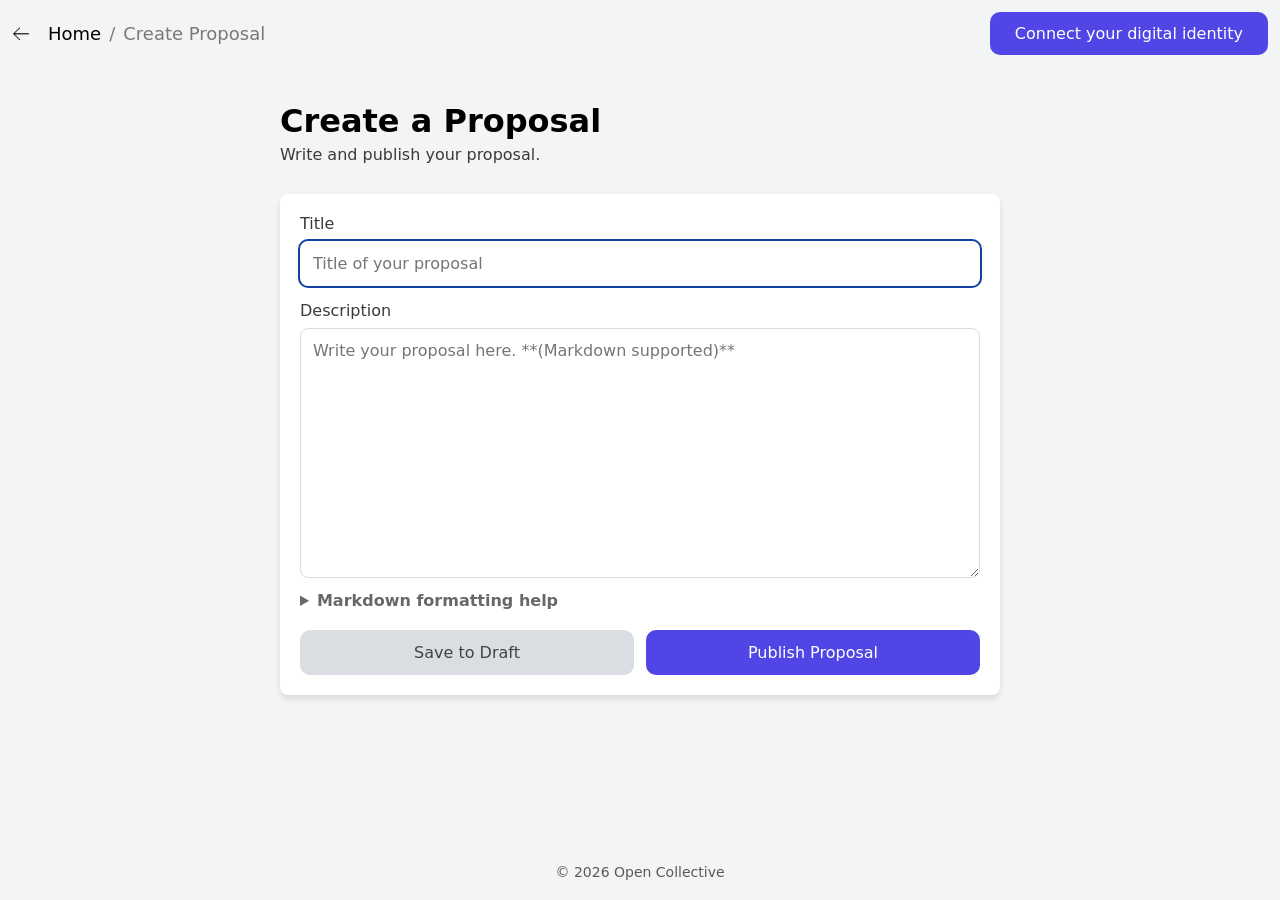
==== create/index.html @ 36997ce9 "Add all project files for Proposals app" ====
<!DOCTYPE html>
<html lang="en">
  <head>
    <meta charset="UTF-8" />
    <meta name="viewport" content="width=device-width, initial-scale=1.0" />
    <title>Create Proposal - Open Collective</title>
    <meta
      name="description"
      content="Create a new proposal for Open Collective. Write, draft or publish your ideas for community governance."
    />
    <meta property="og:title" content="Create Proposal - Open Collective" />
    <meta
      property="og:description"
      content="Create a new proposal for Open Collective. Write, draft or publish your ideas for community governance."
    />
    <meta property="og:image" content="./images/opencollective.svg" />
    <link rel="icon" type="image/svg+xml" href="/images/opencollective.svg" />
    <link rel="stylesheet" type="text/css" href="/styles/global.css" />
    <link rel="stylesheet" type="text/css" href="/styles/create.css" />
  </head>
  <body>
    <div class="wrapper">
      <div>
        <header>
          <div class="header-navigation py-md">
            <div class="breadcrumb-nav">
              <div class="breadcrumb-item back-btn" onclick="history.back()">🡠</div>
              <div class="breadcrumb-item"><a href="/">Home</a></div>
              <div class="breadcrumb-item separator">/</div>
              <span class="breadcrumb-item current">Create Proposal</span>
            </div>
            
            <div class="login-content flex gap-lg">
              <div id="btn-login" class="btn btn-primary">
                Connect your digital identity
              </div>
            </div>
          </div>
        </header>

        <div class="container grid gap-lg">
          <div class="grid gap-2xl py-lg">
            <div class="grid gap-xs">
              <h1 class="title">Create a Proposal</h1>
              <p class="heading-intro">Write and publish your proposal.</p>
            </div>
            
            <form id="create-proposal" class="create-form">
              <div class="grid gap-sm">
                <label for="title">Title</label>
                <input type="text" id="title" class="form-input" placeholder="Title of your proposal" required autofocus/>
              </div>
              
              <div class="grid gap-sm">
                <label for="description">Description</label>
                <textarea id="description" class="form-textarea" placeholder="Write your proposal here. **(Markdown supported)**" required></textarea>
                <details>
                  <summary>Markdown formatting help</summary>
                  <div class="markdown-help">
                    <span class="markdown-item">## Heading 2</span>
                    <span class="markdown-item">### Heading 3</span>
                    <span class="markdown-item">#### Heading 4</span>
                    <span class="markdown-item">##### Heading 5</span>
                    <span class="markdown-item">###### Heading 6</span>
                    <span class="markdown-item">**Bold text**</span>
                    <span class="markdown-item">*Italic text*</span>
                    <span class="markdown-item">~~Strikethrough~~</span>
                    <span class="markdown-item">[Link text](url)</span>
                    <span class="markdown-item">`Inline code`</span>
                    <span class="markdown-item">```Code block```</span>
                    <span class="markdown-item">![Image alt](url)</span>
                    <span class="markdown-item">> Blockquote</span>
                    <span class="markdown-item">- Unordered list</span>
                    <span class="markdown-item">1. Ordered list</span>
                    <span class="markdown-item">---</span>
                  </div>
                </details>
              </div>

              <div class="buttons-container grid gap-md">
                <button class="btn btn-secondary" type="button" id="draft">Save to Draft</button>
                <button class="btn btn-primary" type="button" id="publish">Publish Proposal</button>
              </div>
            </form>
          </div>
        </div>
      </div>

      <footer class="container content-container">
        <div>© <script>document.write(new Date().getFullYear())</script> Open Collective</div>
      </footer>
    </div>
    <script src="/scripts/connect-relays.js"></script>
    <script src="/scripts/login.js" type="module"></script>
    <script src="/scripts/create-proposal.js" type="module"></script>
  </body>
</html>
---- styles/global.css ----
:root {
  /* Base color values */
  --primary: #4F46E5;
  --primary-light: #60a5fa;

  --primary-900: #0C2D66;
  --primary-800: #1041A3;
  --primary-700: #1153D6;
  --primary-600: #1869F5;
  --primary-500: #297EFF;
  --primary-400: #5CA3FF;
  --primary-300: #8FC7FF;
  --primary-200: #C2E2FF;
  --primary-100: #E5F3FF;
  --primary-50: #F5FAFF;
  --rose-500: #f43f5e;
  --rose-700: #be123c;

  --red-default: #e66465;
  --white: #fff;
  --white-2: #ECEEF1;
  --white-3: #DADDE2;
  --white-4: #C8CBD0;
  --black: #000000;
  --black-2: #3A3A3A;
  --black-3: #434343;
  --black-4: #595959;
  --gray: #BFC2C7;
  --gray-2: #4A4D52;

  /* Aliases (used in UI) */
  --primary-color: var(--primary);
  --red-default-color: var(--red-default);

  --white-color: var(--white);
  --white-color-2: var(--white-2);
  --white-color-3: var(--white-3);
  --white-color-4: var(--white-4);
  --black-color: var(--black);
  --black-color-2: var(--black-2);
  --black-color-3: var(--black-3);
  --black-color-4: var(--black-4);
  --gray-color: var(--gray);

  --space-xxs: clamp(0.125rem, 0.063rem + 0.25vw, 0.188rem); /* 2px to 3px */
  --space-xs: clamp(0.188rem, 0.125rem + 0.313vw, 0.313rem); /* 3px to 5px */
  --space-sm: clamp(0.313rem, 0.125rem + 0.469vw, 0.5rem); /* 5px to 8px */
  --space-md: clamp(0.5rem, 0.25rem + 0.625vw, 0.75rem); /* 8px to 12px */
  --space-lg: clamp(0.625rem, 0.313rem + 0.781vw, 0.938rem); /* 10px to 15px */
  --space-2lg: clamp(0.938rem, 0.625rem + 0.938vw, 1.25rem); /* 15px to 20px */
  --space-xl: clamp(0.938rem, 0.313rem + 1.563vw, 1.563rem); /* 15px to 25px */
  --space-2xl: clamp(1.25rem, 0.625rem + 1.563vw, 1.875rem); /* 20px to 30px */
  --space-3xl: clamp(1.563rem, 0.938rem + 1.563vw, 2.188rem); /* 25px to 35px */
  --space-4xl: clamp(1.875rem, 1.25rem + 1.563vw, 2.5rem); /* 30px to 40px */

  --text-xxs: clamp(0.5rem, 0.375rem + 0.313vw, 0.625rem); /* 8px to 10px */
  --text-xs: clamp(0.625rem, 0.5rem + 0.313vw, 0.75rem); /* 10px to 12px */
  --text-sm: clamp(0.75rem, 0.625rem + 0.313vw, 0.875rem); /* 12px to 14px */
  --text-md: clamp(0.875rem, 0.75rem + 0.313vw, 1rem); /* 14px to 16px */
  --text-lg: clamp(1rem, 0.875rem + 0.313vw, 1.125rem); /* 16px to 18px */
  --text-xl: clamp(1.125rem, 1rem + 0.313vw, 1.25rem); /* 18px to 20px */
  --text-2xl: clamp(1.25rem, 1.125rem + 0.313vw, 1.5rem); /* 20px to 24px */
  --text-3xl: clamp(1.5rem, 1rem + 1.25vw, 2rem); /* 24px to 32px */
  --text-4xl: clamp(1.75rem, 1.25rem + 1.25vw, 2.25rem); /* 28px to 36px */ 
  
  --border-color: var(--white-3);
  --border-radius: 0.5rem;
  --border-radius-sm: 0.25rem;
  --shadow: 0 4px 6px rgba(0, 0, 0, 0.1);
  --shadow-md: 0 4px 12px rgba(0, 0, 0, 0.15);
  --body-background: #F3F4F6;
}

/* Dark mode styles */
@media (prefers-color-scheme: dark) {
  :root {
    --primary-color: var(--primary-400);
    --red-default-color: var(--red-default);

    --white-color: var(--black);
    --white-color-2: var(--black-2);
    --white-color-3: var(--black-3);
    --white-color-4: var(--black-4);
    --black-color: var(--white);
    --black-color-2: var(--white-2);
    --black-color-3: var(--white-3);
    --black-color-4: var(--white-4);
    --gray-color: var(--gray-2);
    --border-color: var(--black-3);

    --body-background: var(--gray-color);
  }
  .brand-logo {
    filter: invert(1);
  }
  button {
    background-color: var(--black-3);
    color: var(--white-3);
    border: 1px solid var(--border-color);
  }
}
* {
  margin: 0;
  padding: 0;
  box-sizing: border-box;
  outline: none;
  border: none;
  font-family: ui-sans-serif, system-ui, -apple-system, BlinkMacSystemFont,
    "Segoe UI", Roboto, "Helvetica Neue", Arial;  
}
@font-face {
  font-family: "Baskerville";
  font-style: normal;
  font-display: swap;
  src: url("/fonts/Baskerville.woff2") format("woff2");
}
@font-face {
  font-family: "SignPainter";
  font-style: normal;
  font-display: swap;
  src: url("/fonts/SignPainter.woff2") format("woff2");
}
html {
  height: 100%;
  background-color: var(--body-background);
  scroll-behavior: smooth;
}
body {
  width: 100%;
  height: 100%;
  min-height: 100vh;
  padding: 0;
  margin: 0 auto;
  color: var(--black-color);
  background-color: var(--body-background);
  font-family: ui-sans-serif, system-ui, -apple-system, BlinkMacSystemFont,
    "Segoe UI", Roboto, "Helvetica Neue", Arial;
  overflow-x: hidden;
}
a {
  color: var(--primary-color);
  text-decoration: none;
}
a:hover {
  filter: contrast(90%);
}
h1, h2, h3, h4, h5, h6 {
  font-size: inherit;
  font-weight: normal;
}
.title {
  font-size: var(--text-3xl);
  font-weight: 600;
}
.title-2 {
  font-size: var(--text-2xl);
  font-weight: 700;
}
.title-3 {
  font-size: var(--text-xl);
  font-weight: 500;
}
input, textarea {
  background-color: transparent;
}
input:focus,
textarea:focus {
  outline: 2px solid var(--primary-800);
  border-color: transparent;
}
button {
  font-weight: 500;
  padding: var(--space-md);
  border-radius: var(--border-radius);
  text-align: center;
  cursor: pointer;
}
button:disabled {
  cursor: not-allowed;
}
.hidden {
  display: none !important;
}
.wrapper {
  display: grid;
  align-content: space-between;
  height: 100%;
}
.container  {
  width: 100%;
  max-width: 768px;
  padding: 20px min(24px, 3vw);
  margin: 0 auto;
}
.grid {
  display: grid;
}
.flex {
  display: flex;
}
.flex-col {
  flex-flow: column; 
}
.flex-row {
  flex-flow: row; 
}
.flex-wrap {
  flex-wrap: wrap; 
}
.flex-grow {
  flex-grow: 1;
}
.items-center {
  align-items: center;
}
.justify-center {
  justify-content: center;
}
.justify-between {
  justify-content: space-between;
}
.gap-xxs {
  gap: var(--space-xxs);
}
.gap-xs {
  gap: var(--space-xs);
}
.gap-sm {
  gap: var(--space-sm);
}
.gap-md {
  gap: var(--space-md);
}
.gap-lg {
  gap: var(--space-lg);
}
.gap-xl {
  gap: var(--space-xl);
}
.gap-2xl {
  gap: var(--space-2xl);
}
.gap-3xl {
  gap: var(--space-3xl);
}
.gap-4xl {
  gap: var(--space-4xl);
}
.py-xs {
  padding: var(--space-xs) 0;
}
.py-sm {
  padding: var(--space-sm) 0;
}
.py-md {
  padding: var(--space-md) 0;
}
.py-lg {
  padding: var(--space-lg) 0;
}
.py-xl {
  padding: var(--space-xl) 0;
}
.py-2xl {
  padding: var(--space-2xl) 0;
}
.py-3xl {
  padding: var(--space-3xl) 0;
}
.py-4xl {
  padding: var(--space-4xl) 0;
}
.border-default {
  border: 1px solid var(--border-color);
  border-radius: var(--border-radius);
}
.btn, .btn-sm {
  font-weight: 500;
  text-align: center;
  cursor: pointer;
  border: none;
}
.btn {
  font-size: var(--text-md);
  padding: var(--space-md) var(--space-xl);
  border-radius: 10px;
}
.btn-sm {
  font-size: var(--text-sm);
  padding: var(--space-sm);
  border-radius: var(--border-radius);
}
.btn:hover, .btn-sm:hover {
  filter: contrast(90%);
}
.btn:disabled, .btn-sm:disabled {
  cursor: not-allowed;
  opacity: 0.5;
}
.btn-primary {
  color: var(--white-color);
  background-color: var(--primary-color);
}
.btn-secondary {
  color: var(--black-color-3);
  background-color: var(--white-color-3);
  border: 1px solid var(--border-color);
}
.btn-white-2 {
  color: var(--black-color-2);
  background-color: var(--white-color-2);
}
.seperator-dot {
  color: var(--gray-color);
  margin: 0 var(--space-xxs);
}

/* Breadcrumb */
.header-navigation {
  display: flex;
  flex-direction: column;
  gap: var(--space-xl);
  justify-content: space-between;
  align-items: center;
  padding: var(--space-md) var(--space-md);
}
.breadcrumb-nav {
  order: 2;
  display: flex;
  flex-wrap: wrap;
  align-items: center;
  gap: var(--space-sm);
  font-size: var(--text-sm);
  margin-right: auto;
}
.breadcrumb-item.back-btn {
  margin-right: 10px;
  cursor: pointer;
}
.breadcrumb-item, .breadcrumb-item a {
  font-size: var(--text-lg);
  color: var(--black-color);
  text-decoration: none;
}
.breadcrumb-item.separator, .breadcrumb-item.current {
  opacity: 0.5;
}
.login-content {
  order: 1;
  margin-left: auto;
}
@media (min-width: 640px) {
  .header-navigation {
    flex-direction: row;
  }
  .breadcrumb-nav {
    order: 1;
  }
  .login-content {
    order: 2;
    margin-left: 0;
  }
}
/* ------------------ */

.user-name {
  color: var(--black-color-3);
}

.user-name:hover {
  text-decoration: underline;
}

#btn-logout {
  padding: 2px;
  color: var(--red-default-color);
}
#btn-logout {
  padding: var(--space-xxs);
  font-size: var(--text-lg);
  font-weight: 600;
  cursor: pointer;
}
.user-profile-info {
  width: fit-content;
  display: inline-flex;
  gap: var(--space-lg);
  padding: var(--space-xs) var(--space-md);
  border: 1px solid var(--border-color);
  border-radius: var(--border-radius);
  background: var(--white-color);
}
.user-profile-info .profile {
  display: flex;
  align-items: center;
  gap: var(--space-sm);
}
.user-profile-info img {
  width: var(--text-xl);
  height: var(--text-xl);
  border-radius: 99px;
}
.user-profile-info .profile-name {
  font-size: var(--text-md);
  font-weight: 500;
  color: var(--black-color-2);
}
details summary {
  font-size: var(--text-md);
  color: var(--black-color-3);
  font-weight: 600;
  cursor: pointer;
  user-select: none;
  padding: var(--space-xs) 0;
  transition: margin 250ms ease-out;
  margin: 0;
}
details[open] summary {
  margin-bottom: var(--space-md);
}
details {
  color: var(--black-color-4);
}
footer {
  font-size: var(--text-sm);
  text-align: center;
  color: var(--black-color-4);
}
ol,
ul {
  list-style-position: outside;
  padding-left: var(--space-4xl);
}
ol li,
ul li {
  margin-bottom: var(--space-sm);
}

/* Markdown Styles */

.markdown {
  font-family: system-ui, sans-serif;
  line-height: 1.6;
  color: var(--black3-color);
  max-width: 700px;
  margin: 0;
  padding: var(--space-lg) 0;
}

.markdown h1,
.markdown h2,
.markdown h3,
.markdown h4,
.markdown h5,
.markdown h6 {
  margin-top: var(--space-2lg);
  margin-bottom: var(--space-sm);
  font-weight: bold;
}

.markdown h1 { font-size: var(--text-3xl); }
.markdown h2 { font-size: var(--text-2xl); }
.markdown h3 { font-size: var(--text-xl); }
.markdown h4 { font-size: var(--text-lg); }
.markdown h5 { font-size: var(--text-md); }
.markdown h6 { font-size: var(--text-sm); }

.markdown p {
  margin: var(--space-sm) 0;
}

.markdown em {
  font-style: italic;
}

.markdown strong {
  font-weight: bold;
}

.markdown s {
  text-decoration: line-through;
}

.markdown hr {
  border: none;
  border-top: 1px solid var(--gray-color);
  margin: var(--space-lg) 0;
}

.markdown a {
  color: #007acc;
  text-decoration: underline;
}

.markdown img, .markdown video, .markdown iframe {
  width: 100%;
  height: auto;
  aspect-ratio: 16 / 9;
  object-fit: cover;
  border-radius: var(--border-radius);
  display: block;
  margin: var(--space-2xl) 0;
}

.markdown audio {
  width: 100%;
}

.markdown ul,
.markdown ol {
  margin: var(--space-sm) 0;
  padding-left: var(--space-lg);
}

.markdown li {
  margin: 0.5em 0;
}

.markdown blockquote {
  border-left: 4px solid var(--gray-color);
  padding-left: var(--space-sm);
  color: var(--black-color-3);
  margin: var(--space-sm) 0;
  font-style: italic;
}

.markdown code {
  background: var(--white-color-2);
  padding: 0.16px 0.4em;
  font-family: monospace;
  border-radius: 4px;
}

.markdown pre {
  background: var(--white-color-2);
  padding: var(--space-sm);
  overflow: auto;
  border-radius: 6px;
  margin: var(--space-sm) 0;
}

.markdown pre code {
  background: none;
  padding: 0;
  font-size: var(--text-sm);
}

/* Table Styles */
.markdown table {
  width: 100%;
  border-collapse: collapse;
  margin: var(--space-lg) 0;
  border: 1px solid var(--border-color);
  border-radius: var(--border-radius);
  overflow: hidden;
}

.markdown th,
.markdown td {
  padding: var(--space-md);
  text-align: left;
  border-bottom: 1px solid var(--border-color);
}

.markdown th {
  background-color: var(--white-color-2);
  font-weight: 600;
  color: var(--black-color-2);
}

.markdown tr:hover {
  background-color: var(--white-color-3);
}

.markdown tr:last-child td {
  border-bottom: none;
}


[data-timestamp] {
  cursor: help;
}

/* Draft proposal styles */
.draft-proposal {
  background-color: var(--white-color-2) !important;
  border: 1px solid var(--border-color) !important;
}
.draft-badge {
  font-size: var(--text-lg);
  font-weight: 500;
  color: var(--black-color-3);
  margin-left: auto;
}
.draft-badge-icon {
  height: var(--text-md);
  width: auto;
}
/* ------------------------------------ */
.btn-spinner {
  width: var(--text-lg);
  height: var(--text-lg);
}
.spinner {
  animation: spin 1s linear infinite;
}
@keyframes spin {
  0% { transform: rotate(0deg); }
  100% { transform: rotate(360deg); }
}
---- styles/create.css ----
.heading-intro {
  color: var(--black-color-2)
}

.create-form {
  display: grid;
  gap: var(--space-lg);
  padding: var(--space-2lg);
  background: var(--white-color);
  border-radius: var(--border-radius);
}

.create-form:focus-within {
  box-shadow: var(--shadow);
}

.create-form label {
  font-size: var(--text-md);
  font-weight: 500;
  color: var(--black-color-2);
}

.form-input {
  padding: var(--space-md);
  border: 1px solid var(--border-color);
  border-radius: var(--border-radius);
  font-size: var(--text-md);
  color: var(--black-color-2);
  background-color: transparent;
}

.form-textarea {
  padding: var(--space-md);
  border: 1px solid var(--border-color);
  border-radius: var(--border-radius);
  font-size: var(--text-md);
  color: var(--black-color-2);
  background-color: transparent;
  min-height: 250px;
  max-height: 44vh;
  resize: vertical;
  field-sizing: content;
}

.create-form .buttons-container {
  grid-template-columns: 1fr 1fr;
}

/* Markdown hints styling */

details summary {
  opacity: 0.8;
}

details summary:hover {
  opacity: 1;
}

.markdown-help {
  display: flex;
  flex-wrap: wrap;
  gap: var(--space-sm);
  padding: var(--space-sm);
  background-color: var(--white-color-2);
  border-radius: var(--border-radius);
  border: 1px solid var(--border-color);
}

.markdown-item {
  font-size: var(--text-xs);
  color: var(--black-color-4);
  background-color: var(--white-color);
  padding: var(--space-xxs) var(--space-xs);
  border-radius: 4px;
  font-family: monospace;
  white-space: nowrap;
}
/* ------------------------ */
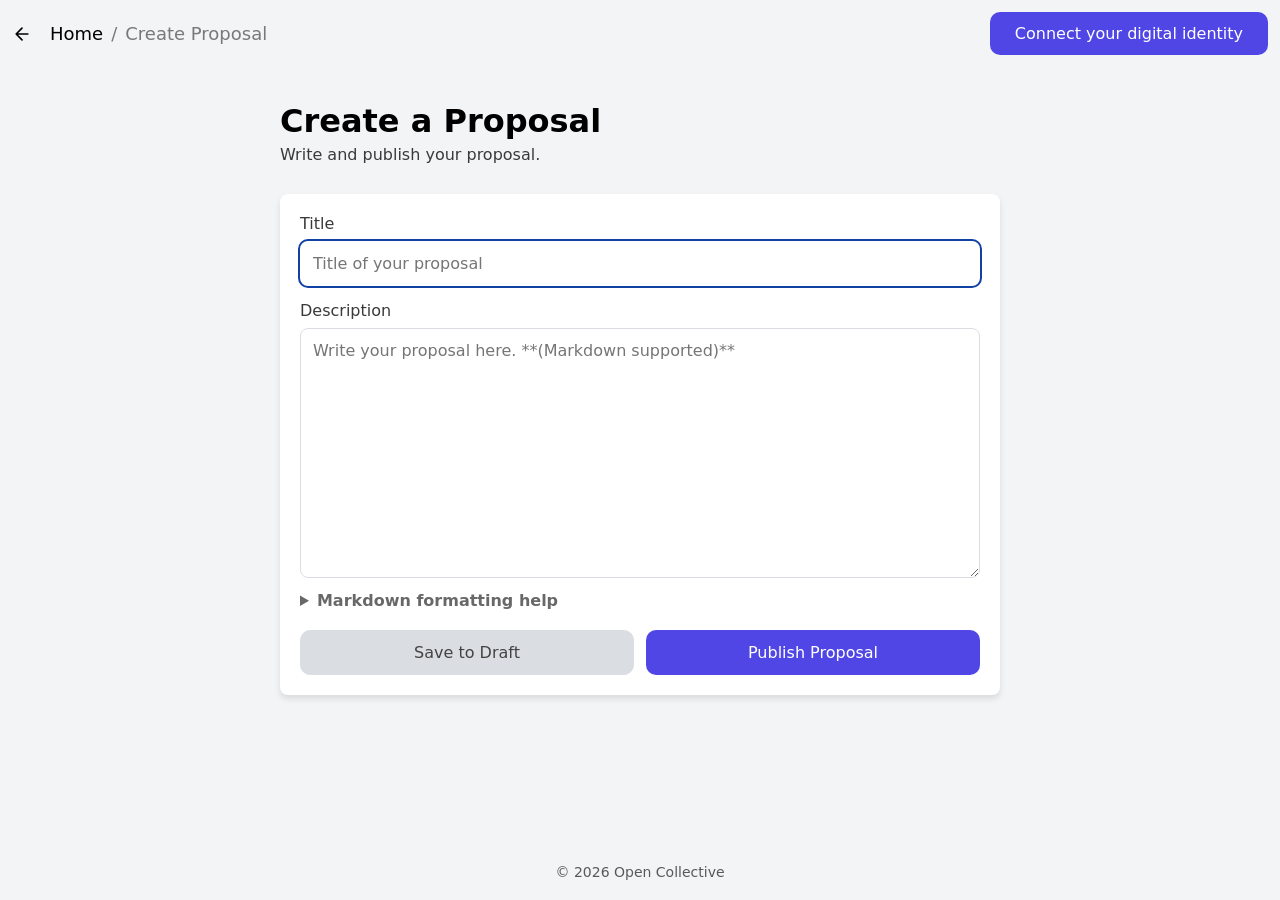
==== commit 2e0c772a: "pref: replace breadcrumb arrow with svg" ====
--- a/create/index.html
+++ b/create/index.html
@@ -24,7 +24,11 @@
         <header>
           <div class="header-navigation py-md">
             <div class="breadcrumb-nav">
-              <div class="breadcrumb-item back-btn" onclick="history.back()">🡠</div>
+              <div class="breadcrumb-item back-btn" onclick="history.back()">
+                <svg class="arrow-icon" viewBox="0 0 24 24" fill="none">
+                  <path d="M19 12H5m0 0l7 7m-7-7l7-7" stroke="currentColor" stroke-width="2" stroke-linecap="round" stroke-linejoin="round"/>
+                </svg>
+              </div>
               <div class="breadcrumb-item"><a href="/">Home</a></div>
               <div class="breadcrumb-item separator">/</div>
               <span class="breadcrumb-item current">Create Proposal</span>
--- a/styles/global.css
+++ b/styles/global.css
@@ -334,8 +334,15 @@
   margin-right: auto;
 }
 .breadcrumb-item.back-btn {
+  display: flex;
+  align-items: center;
   margin-right: 10px;
   cursor: pointer;
+}
+.breadcrumb-item.back-btn .arrow-icon {
+  flex: none;
+  width: fit-content;
+  height: 20px;
 }
 .breadcrumb-item, .breadcrumb-item a {
   font-size: var(--text-lg);
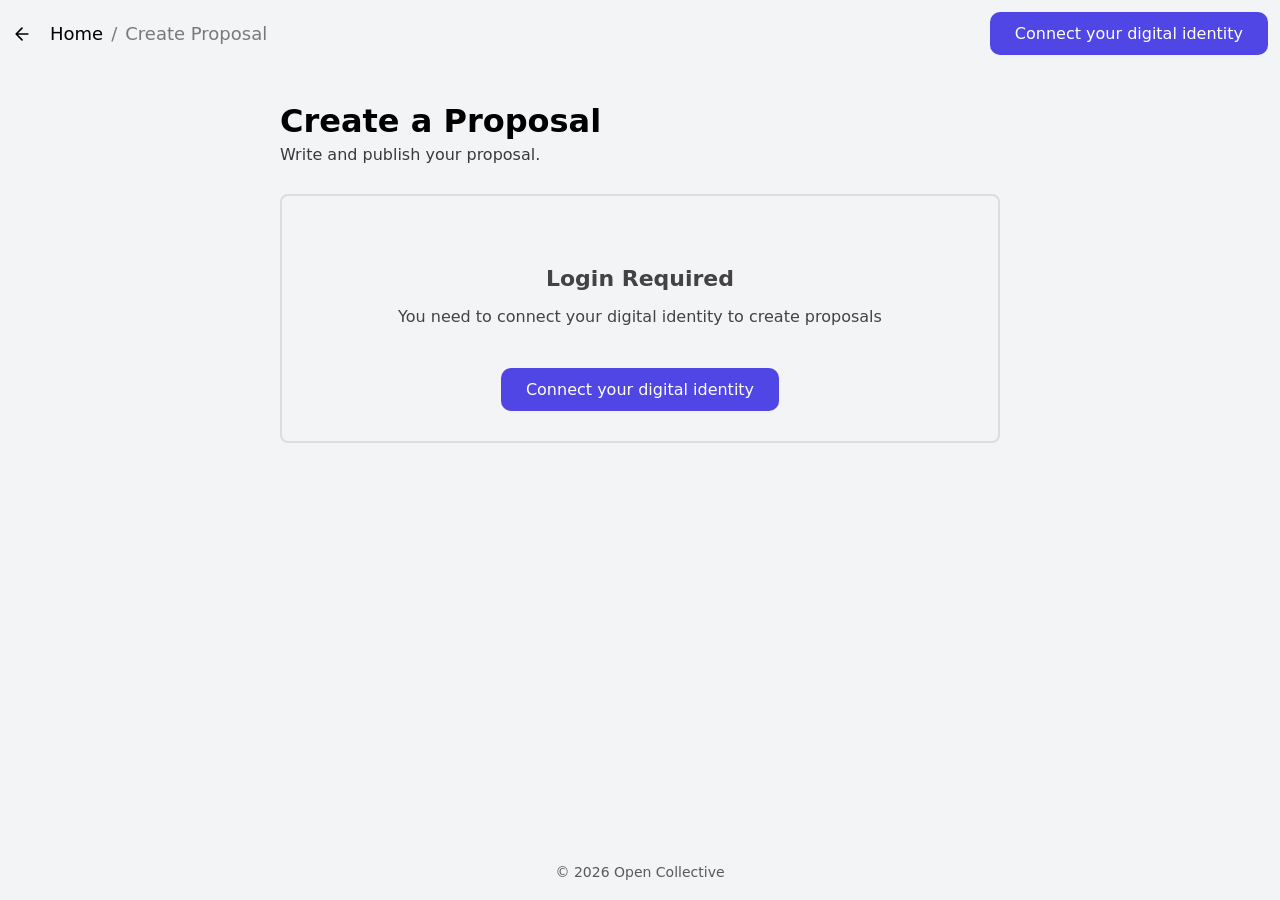
==== commit c6ec530e: "perf: move login files in a separate folder to make it portable" ====
--- a/create/index.html
+++ b/create/index.html
@@ -95,7 +95,7 @@
       </footer>
     </div>
     <script src="/scripts/connect-relays.js"></script>
-    <script src="/scripts/login.js" type="module"></script>
+    <script src="/login/scripts/login.js" type="module"></script>
     <script src="/scripts/create-proposal.js" type="module"></script>
   </body>
 </html>
--- a/styles/global.css
+++ b/styles/global.css
@@ -318,14 +318,13 @@
 /* Breadcrumb */
 .header-navigation {
   display: flex;
-  flex-direction: column;
+  flex: auto 0;
   gap: var(--space-xl);
   justify-content: space-between;
   align-items: center;
   padding: var(--space-md) var(--space-md);
 }
 .breadcrumb-nav {
-  order: 2;
   display: flex;
   flex-wrap: wrap;
   align-items: center;
@@ -352,22 +351,6 @@
 .breadcrumb-item.separator, .breadcrumb-item.current {
   opacity: 0.5;
 }
-.login-content {
-  order: 1;
-  margin-left: auto;
-}
-@media (min-width: 640px) {
-  .header-navigation {
-    flex-direction: row;
-  }
-  .breadcrumb-nav {
-    order: 1;
-  }
-  .login-content {
-    order: 2;
-    margin-left: 0;
-  }
-}
 /* ------------------ */
 
 .user-name {
@@ -381,14 +364,15 @@
 #btn-logout {
   padding: 2px;
   color: var(--red-default-color);
-}
-#btn-logout {
   padding: var(--space-xxs);
   font-size: var(--text-lg);
   font-weight: 600;
   cursor: pointer;
-}
+  white-space: nowrap;
+}
+
 .user-profile-info {
+  flex: none;
   width: fit-content;
   display: inline-flex;
   gap: var(--space-lg);
@@ -408,10 +392,18 @@
   border-radius: 99px;
 }
 .user-profile-info .profile-name {
+  display: none;
   font-size: var(--text-md);
   font-weight: 500;
   color: var(--black-color-2);
 }
+
+@media (min-width: 640px) {
+  .user-profile-info .profile-name {
+    display: block;
+  }
+}
+
 details summary {
   font-size: var(--text-md);
   color: var(--black-color-3);
--- a/styles/create.css
+++ b/styles/create.css
@@ -75,4 +75,18 @@
   font-family: monospace;
   white-space: nowrap;
 }
-/* ------------------------ */+/* ------------------------ */
+
+.proposal-card-no-data {
+  display: flex;
+  flex-direction: column;
+  align-items: center;
+  justify-content: center;
+  width: 100%;
+  gap: var(--space-lg);
+  padding: var(--space-2xl);
+  text-align: center;
+  color: var(--black-color-3);
+  border: 2px solid var(--border-color);
+  border-radius: var(--border-radius);
+}
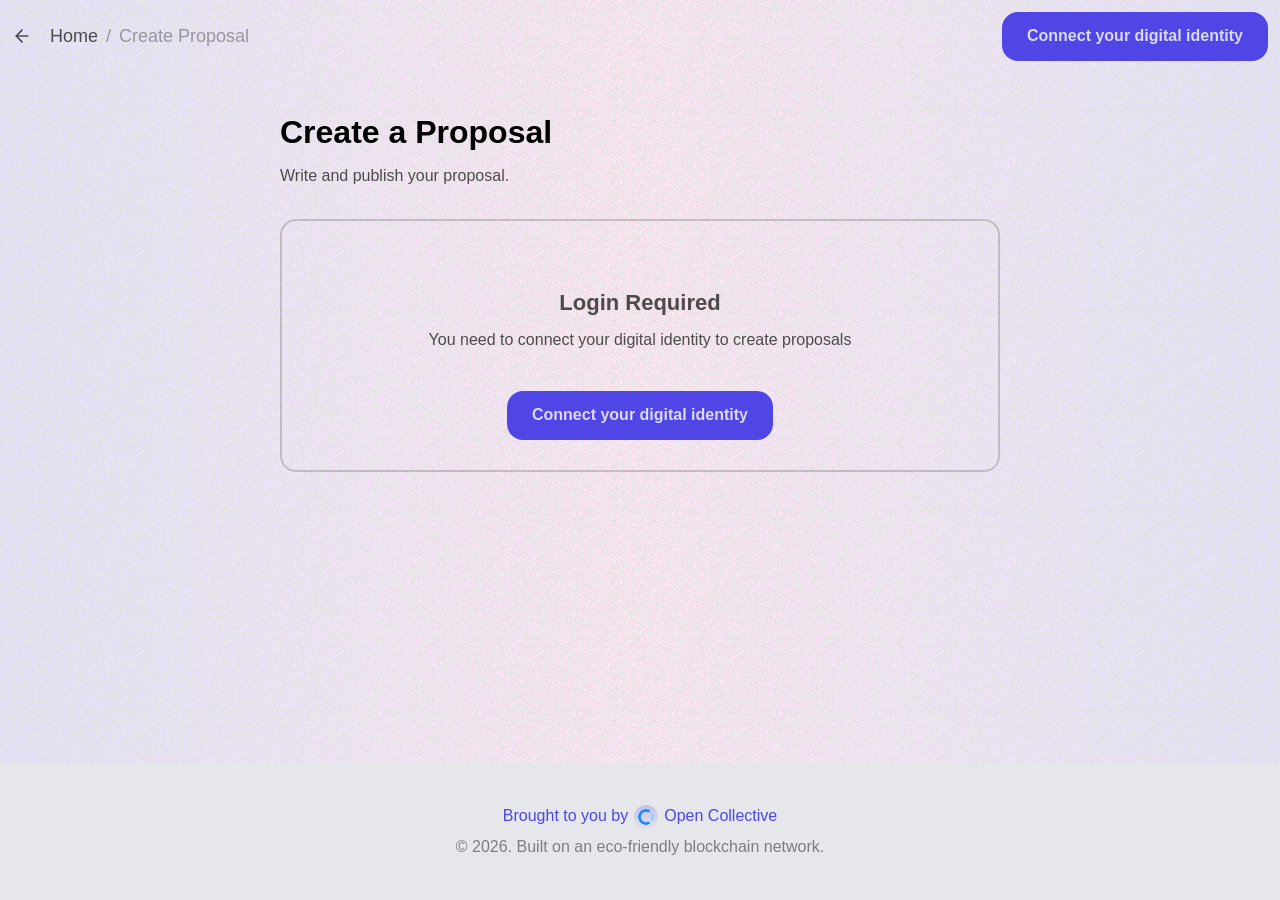
==== commit 742679a7: "perf: update footer design, content" ====
--- a/create/index.html
+++ b/create/index.html
@@ -90,8 +90,18 @@
         </div>
       </div>
 
-      <footer class="container content-container">
-        <div>© <script>document.write(new Date().getFullYear())</script> Open Collective</div>
+      <footer class="grid gap-xs text-center justify-center">
+        <div class="footer-heading flex flex-wrap gap-xs items-center justify-center">
+          Brought to you by
+          <svg class="footer-icon" xmlns="http://www.w3.org/2000/svg" viewBox="0 0 24 24">
+            <path fill="#99cfff" d="M21.86 5.17a11.9 11.9 0 0 1 0 13.66l-3.11-3.11a7.7 7.7 0 0 0 0-7.46l3.11-3.11Z"/>
+            <path fill="#1f87ff" d="m18.83 2.14-3.11 3.11a7.7 7.7 0 1 0 0 13.5l3.11 3.11a12 12 0 1 1 0-19.72"/>
+          </svg>
+          Open Collective
+        </div>
+        <div class="footer-text">
+          © <script>document.write(new Date().getFullYear())</script>. Built on an eco-friendly blockchain network.
+        </div>
       </footer>
     </div>
     <script src="/scripts/connect-relays.js"></script>
--- a/styles/global.css
+++ b/styles/global.css
@@ -1,49 +1,85 @@
+@font-face {
+  font-family: "Sofia Sans", sans-serif;
+  src: url('../fonts/SofiaSans.woff2') format('woff2');
+  font-optical-sizing: auto;
+  font-display: swap;
+}
+
 :root {
   /* Base color values */
-  --primary: #4F46E5;
-  --primary-light: #60a5fa;
-
-  --primary-900: #0C2D66;
-  --primary-800: #1041A3;
-  --primary-700: #1153D6;
-  --primary-600: #1869F5;
-  --primary-500: #297EFF;
-  --primary-400: #5CA3FF;
-  --primary-300: #8FC7FF;
-  --primary-200: #C2E2FF;
-  --primary-100: #E5F3FF;
-  --primary-50: #F5FAFF;
-  --rose-500: #f43f5e;
-  --rose-700: #be123c;
-
-  --red-default: #e66465;
-  --white: #fff;
-  --white-2: #ECEEF1;
-  --white-3: #DADDE2;
-  --white-4: #C8CBD0;
-  --black: #000000;
-  --black-2: #3A3A3A;
-  --black-3: #434343;
-  --black-4: #595959;
-  --gray: #BFC2C7;
-  --gray-2: #4A4D52;
-
-  /* Aliases (used in UI) */
-  --primary-color: var(--primary);
-  --red-default-color: var(--red-default);
-
-  --white-color: var(--white);
-  --white-color-2: var(--white-2);
-  --white-color-3: var(--white-3);
-  --white-color-4: var(--white-4);
-  --black-color: var(--black);
-  --black-color-2: var(--black-2);
-  --black-color-3: var(--black-3);
-  --black-color-4: var(--black-4);
-  --gray-color: var(--gray);
-
-  --space-xxs: clamp(0.125rem, 0.063rem + 0.25vw, 0.188rem); /* 2px to 3px */
-  --space-xs: clamp(0.188rem, 0.125rem + 0.313vw, 0.313rem); /* 3px to 5px */
+  --color-primary: #4F46E5;
+  --color-primary-light: #60a5fa;
+  
+  --Primary-Alpha-Day-300: rgba(79, 70, 229, 0.24);
+  --Primary-Alpha-Night-200: rgba(79, 70, 229, 0.16);
+  --Primary-Filled-800: #3730A3;
+  --Primary-Filled-200: #C7D2FE;
+  --B-W-Alpha-Day-25: rgba(0, 0, 0, 0.03);
+  --B-W-Alpha-Night-25: rgba(255, 255, 255, 0.04);
+  --B-W-Alpha-Day-50: rgba(0, 0, 0, 0.05);
+  --B-W-Alpha-Night-100: rgba(255, 255, 255, 0.10);
+  --B-W-Alpha-Night-700: rgba(255, 255, 255, 0.68);
+  --B-W-Alpha-Night-50: rgba(255, 255, 255, 0.06);
+  --B-W-Alpha-Day-300: rgba(0, 0, 0, 0.18);
+  --B-W-Alpha-Night-200: rgba(255, 255, 255, 0.18);
+  --B-W-Alpha-Day-600: rgba(0, 0, 0, 0.46);
+  --B-W-Alpha-Night-600: rgba(255, 255, 255, 0.56);
+  --B-W-Alpha-Day-800: rgba(0, 0, 0, 0.68);
+  --B-W-Alpha-Night-800: rgba(255, 255, 255, 0.80);
+  --B-W-Alpha-Day-900: rgba(0, 0, 0, 0.80);
+  --B-W-Alpha-Day-1000: rgba(0, 0, 0, 1);
+  --B-W-Alpha-Night-1000: rgba(255, 255, 255, 1);
+  --Green-filled-900: #14532D;
+  --Green-filled-300: #86EFAC;
+  --Green-Alpha-Day-900: rgba(21, 128, 61, 0.70); /* #15803D/70%; */
+  --Green-Alpha-Night-700: rgba(74, 222, 128, 0.70); /* #4ADE80/70%; */
+  --Rose-filled-700: #BE123C;
+  --Rose-filled-300: #FDA4AF;
+  --Rose-Alpha-Day-50:  rgba(190, 18, 60, 0.05); /* #BE123C/5% */
+  --Rose-Alpha-Night-300: rgba(251, 113, 133, 0.24); /* #FB7185/24% */
+  --Rose-Alpha-Day-600:  rgba(190, 18, 60, 0.6); /* #BE123C/60% */
+  --Rose-Alpha-Night-600: rgba(251, 113, 133, 0.6); /* #FB7185/60% */
+  --blue-filled-300: #93c5fd;
+  --blue-filled-800: #1e40af;
+  --gray-50: #F9FAFB;
+  --gray-100: #f3f4f6;
+  --gray-200: #E5E7EB;
+  --gray-800: #1F2937;
+  --gray-900: #111827;
+  --gray-950: #030712
+
+  --text-primary-base: var(--Primary-Filled-800);
+  --text-neutral-base: var(--B-W-Alpha-Day-800);
+  --text-neutral-base-static: var(--B-W-Alpha-Day-800);
+  --text-neutral-link-default: var(--B-W-Alpha-Day-900);
+  --text-neutral-strong: var(--B-W-Alpha-Day-1000);
+  --text-neutral-subtle: var(--B-W-Alpha-Day-600);
+  --text-status-info: var(--blue-filled-800);
+
+  --bg-gradient: linear-gradient(90deg,rgba(79, 70, 229, 0.75) 0%, rgba(255, 59, 174, 0.6) 50%, rgba(79, 70, 229, 0.75) 100%);
+  --bg-color: rgba(255,255,255,0.80);
+  --bg-surface-bright: var(--gray-50);
+  --bg-surface-base: var(--gray-100);
+  --bg-surface-deep: var(--gray-200);
+  --bg-field-container-hover: var(--B-W-Alpha-Day-50);
+  --bg-base-container-default: var(--B-W-Alpha-Night-700);
+  --bg-field-container-default: var(--B-W-Alpha-Day-25);
+  --bg-action-container-neutral-soft-default: var(--B-W-Alpha-Day-50);
+
+  --bg-table-header: var(--B-W-Alpha-Night-800);
+  --bg-markdown-code: var(--B-W-Alpha-Night-600);
+
+  --icon-neutral-subtle: var(--Primary-Alpha-Day-300);
+  --stroke-neutral-default-subtle: var(--B-W-Alpha-Day-300);
+  
+  --error-bg: var(--Rose-Alpha-Day-50);
+  --error-border: var(--Rose-Alpha-Day-600);
+  --error-message: var(--Rose-filled-700);
+  --success-message: var(--Green-filled-900);
+
+  /*clamp from 640px to 1280px */
+  --space-xxs: clamp(0.125rem, 0rem + 0.313vw, 0.25rem); /* 2px to 4px */
+  --space-xs: clamp(0.25rem, 0.125rem + 0.313vw, 0.375rem); /* 4px to 6px */
   --space-sm: clamp(0.313rem, 0.125rem + 0.469vw, 0.5rem); /* 5px to 8px */
   --space-md: clamp(0.5rem, 0.25rem + 0.625vw, 0.75rem); /* 8px to 12px */
   --space-lg: clamp(0.625rem, 0.313rem + 0.781vw, 0.938rem); /* 10px to 15px */
@@ -63,40 +99,48 @@
   --text-3xl: clamp(1.5rem, 1rem + 1.25vw, 2rem); /* 24px to 32px */
   --text-4xl: clamp(1.75rem, 1.25rem + 1.25vw, 2.25rem); /* 28px to 36px */ 
   
-  --border-color: var(--white-3);
-  --border-radius: 0.5rem;
-  --border-radius-sm: 0.25rem;
-  --shadow: 0 4px 6px rgba(0, 0, 0, 0.1);
+  --corner-radius-4: 4px;
+  --corner-radius-6: 6px;
+  --corner-radius-10: 10px;
+  --corner-radius-16: 16px;
+  --corner-radius-20: 20px;
+  --corner-radius-24: 24px;
+  --corner-radius-rounded: 9999px;
+  --shadow: 0 4px 8px rgba(0, 0, 0, 0.1);
   --shadow-md: 0 4px 12px rgba(0, 0, 0, 0.15);
-  --body-background: #F3F4F6;
 }
 
 /* Dark mode styles */
 @media (prefers-color-scheme: dark) {
   :root {
-    --primary-color: var(--primary-400);
-    --red-default-color: var(--red-default);
-
-    --white-color: var(--black);
-    --white-color-2: var(--black-2);
-    --white-color-3: var(--black-3);
-    --white-color-4: var(--black-4);
-    --black-color: var(--white);
-    --black-color-2: var(--white-2);
-    --black-color-3: var(--white-3);
-    --black-color-4: var(--white-4);
-    --gray-color: var(--gray-2);
-    --border-color: var(--black-3);
-
-    --body-background: var(--gray-color);
-  }
-  .brand-logo {
-    filter: invert(1);
-  }
-  button {
-    background-color: var(--black-3);
-    color: var(--white-3);
-    border: 1px solid var(--border-color);
+    --text-primary-base: var(--Primary-Filled-200);
+    --text-neutral-base: var(--B-W-Alpha-Night-800);
+    --text-neutral-base-static: var(--B-W-Alpha-Night-800);
+    --text-neutral-link-default: var(--B-W-Alpha-Night-800);
+    --text-neutral-strong: var(--B-W-Alpha-Night-1000);
+    --text-neutral-subtle: var(--B-W-Alpha-Night-600);
+    --text-status-info: var(--blue-filled-300);
+    
+    --bg-gradient: transparent;
+    --bg-color: rgba(0,0,0,0.45);
+    --bg-surface-bright: var(--gray-800);
+    --bg-surface-base: var(--gray-900);
+    --bg-surface-deep: var(--gray-950);
+    --bg-field-container-hover: var(--B-W-Alpha-Night-100);
+    --bg-base-container-default: var(--B-W-Alpha-Night-50);
+    --bg-field-container-default: var(--B-W-Alpha-Night-25);
+    --bg-action-container-neutral-soft-default: var(--B-W-Alpha-Night-100);
+    
+    --bg-table-header: var(--B-W-Alpha-Day-800);
+    --bg-markdown-code: var(--B-W-Alpha-Day-600);
+
+    --icon-neutral-subtle: var(--Primary-Alpha-Night-200);
+    --stroke-neutral-default-subtle: var(--B-W-Alpha-Night-200);
+
+    --error-bg: var(--Rose-Alpha-Night-300);
+    --error-border: var(--Rose-Alpha-Night-600);
+    --error-message: var(--Rose-filled-300);
+    --success-message: var(--Green-filled-300);
   }
 }
 * {
@@ -105,24 +149,12 @@
   box-sizing: border-box;
   outline: none;
   border: none;
-  font-family: ui-sans-serif, system-ui, -apple-system, BlinkMacSystemFont,
-    "Segoe UI", Roboto, "Helvetica Neue", Arial;  
-}
-@font-face {
-  font-family: "Baskerville";
-  font-style: normal;
-  font-display: swap;
-  src: url("/fonts/Baskerville.woff2") format("woff2");
-}
-@font-face {
-  font-family: "SignPainter";
-  font-style: normal;
-  font-display: swap;
-  src: url("/fonts/SignPainter.woff2") format("woff2");
+  line-height: 156%;
+  font-family: 'Sofia Sans', sans-serif;
 }
 html {
-  height: 100%;
-  background-color: var(--body-background);
+  background: var(--bg-gradient);
+  background-color: var(--bg-color);
   scroll-behavior: smooth;
 }
 body {
@@ -131,14 +163,15 @@
   min-height: 100vh;
   padding: 0;
   margin: 0 auto;
-  color: var(--black-color);
-  background-color: var(--body-background);
-  font-family: ui-sans-serif, system-ui, -apple-system, BlinkMacSystemFont,
-    "Segoe UI", Roboto, "Helvetica Neue", Arial;
+  font-family: 'Sofia Sans', sans-serif;
+  background: url(/images/bg-image.webp);
+  background-color: var(--bg-color);
+  background-blend-mode: overlay;
+  color: var(--text-neutral-strong);
   overflow-x: hidden;
 }
 a {
-  color: var(--primary-color);
+  color: var(--color-primary);
   text-decoration: none;
 }
 a:hover {
@@ -160,24 +193,19 @@
   font-size: var(--text-xl);
   font-weight: 500;
 }
+
 input, textarea {
-  background-color: transparent;
+  color: var(--text-neutral-strong);
+  background: var(--bg-field-container-default);
+  box-shadow: 0px 1px 4px 0px rgba(0, 0, 0, 0.08) inset;
+  border: 1px solid var(--stroke-neutral-default-subtle);
 }
 input:focus,
 textarea:focus {
-  outline: 2px solid var(--primary-800);
-  border-color: transparent;
-}
-button {
-  font-weight: 500;
-  padding: var(--space-md);
-  border-radius: var(--border-radius);
-  text-align: center;
-  cursor: pointer;
-}
-button:disabled {
-  cursor: not-allowed;
-}
+  outline: none;
+  box-shadow: 0 0 1px 2px var(--color-primary);
+}
+
 .hidden {
   display: none !important;
 }
@@ -185,6 +213,7 @@
   display: grid;
   align-content: space-between;
   height: 100%;
+  min-height: 100vh;
 }
 .container  {
   width: 100%;
@@ -271,11 +300,26 @@
   padding: var(--space-4xl) 0;
 }
 .border-default {
-  border: 1px solid var(--border-color);
-  border-radius: var(--border-radius);
+  border: 1px solid var(--stroke-neutral-default-subtle);
+  border-radius: var(--corner-radius-6);
+}
+
+button {
+  font-weight: 600;
+  padding: var(--space-md);
+  border-radius: var(--corner-radius-6);
+  text-align: center;
+  cursor: pointer;
+}
+button:disabled {
+  cursor: not-allowed;
 }
 .btn, .btn-sm {
-  font-weight: 500;
+  font-weight: 600;
+  display: flex;
+  align-items: center;
+  justify-content: center;
+  gap: var(--space-md);
   text-align: center;
   cursor: pointer;
   border: none;
@@ -283,12 +327,12 @@
 .btn {
   font-size: var(--text-md);
   padding: var(--space-md) var(--space-xl);
-  border-radius: 10px;
+  border-radius: var(--corner-radius-16);
 }
 .btn-sm {
   font-size: var(--text-sm);
-  padding: var(--space-sm);
-  border-radius: var(--border-radius);
+  padding: var(--space-sm) var(--space-md);
+  border-radius: var(--corner-radius-10);
 }
 .btn:hover, .btn-sm:hover {
   filter: contrast(90%);
@@ -297,21 +341,36 @@
   cursor: not-allowed;
   opacity: 0.5;
 }
+
+.btn-text {
+  line-height: 120%;
+}
 .btn-primary {
+  background: var(--color-primary);
+  color: var(--B-W-Alpha-Night-800);
+}
+.btn-secondary {
+  background: var(--bg-field-container-hover);
+  color: var(--text-neutral-base);
+  border-bottom: 1px solid var(--stroke-neutral-default-subtle);
+}
+
+/* .btn-primary {
   color: var(--white-color);
-  background-color: var(--primary-color);
+  background-color: var(--color-primary);
 }
 .btn-secondary {
   color: var(--black-color-3);
   background-color: var(--white-color-3);
-  border: 1px solid var(--border-color);
-}
+  border: 1px solid var(--stroke-neutral-default-subtle);
+} */
+
 .btn-white-2 {
   color: var(--black-color-2);
   background-color: var(--white-color-2);
 }
 .seperator-dot {
-  color: var(--gray-color);
+  color: var(--text-neutral-subtle);
   margin: 0 var(--space-xxs);
 }
 
@@ -345,7 +404,7 @@
 }
 .breadcrumb-item, .breadcrumb-item a {
   font-size: var(--text-lg);
-  color: var(--black-color);
+  color: var(--text-neutral-base);
   text-decoration: none;
 }
 .breadcrumb-item.separator, .breadcrumb-item.current {
@@ -354,7 +413,8 @@
 /* ------------------ */
 
 .user-name {
-  color: var(--black-color-3);
+  font-weight: 700;
+  color: var(--text-neutral-link-default);
 }
 
 .user-name:hover {
@@ -363,9 +423,8 @@
 
 #btn-logout {
   padding: 2px;
-  color: var(--red-default-color);
+  color: var(--error-message);
   padding: var(--space-xxs);
-  font-size: var(--text-lg);
   font-weight: 600;
   cursor: pointer;
   white-space: nowrap;
@@ -376,10 +435,10 @@
   width: fit-content;
   display: inline-flex;
   gap: var(--space-lg);
-  padding: var(--space-xs) var(--space-md);
-  border: 1px solid var(--border-color);
-  border-radius: var(--border-radius);
-  background: var(--white-color);
+  padding: var(--space-xxs) var(--space-xs) var(--space-xxs);
+  border: 1px solid var(--stroke-neutral-default-subtle);
+  border-radius: var(--corner-radius-rounded);
+  background: var(--bg-surface-base);
 }
 .user-profile-info .profile {
   display: flex;
@@ -387,15 +446,14 @@
   gap: var(--space-sm);
 }
 .user-profile-info img {
-  width: var(--text-xl);
-  height: var(--text-xl);
-  border-radius: 99px;
+  width: var(--text-3xl);
+  height: var(--text-3xl);
+  border-radius: var(--corner-radius-rounded);
+  object-fit: cover;
 }
 .user-profile-info .profile-name {
   display: none;
-  font-size: var(--text-md);
-  font-weight: 500;
-  color: var(--black-color-2);
+  font-weight: 700;
 }
 
 @media (min-width: 640px) {
@@ -406,7 +464,7 @@
 
 details summary {
   font-size: var(--text-md);
-  color: var(--black-color-3);
+  color: var(--text-neutral-strong);
   font-weight: 600;
   cursor: pointer;
   user-select: none;
@@ -418,12 +476,29 @@
   margin-bottom: var(--space-md);
 }
 details {
-  color: var(--black-color-4);
+  color: var(--text-neutral-subtle);
 }
 footer {
-  font-size: var(--text-sm);
+  padding: var(--space-4xl);
+  font-size: var(--text-md);
   text-align: center;
-  color: var(--black-color-4);
+  color: var(--text-neutral-subtle);
+  background: var(--bg-surface-deep);
+}
+footer .footer-text {
+  display: inline-flex;
+}
+footer .footer-heading {
+  color: var(--color-primary)
+}
+footer .footer-icon {
+  width: 24px;
+  height: 24px;
+  padding: var(--space-xxs);
+  border-radius: var(--corner-radius-rounded);
+  background-color: var(--primary-faint);
+  border-radius: var(--corner-radius-rounded);
+  background: linear-gradient(180deg, var(--icon-neutral-subtle, rgba(0, 0, 0, 0.04)) 0%, var(--icon-neutral-faint, rgba(0, 0, 0, 0.01)) 100%);
 }
 ol,
 ul {
@@ -440,7 +515,7 @@
 .markdown {
   font-family: system-ui, sans-serif;
   line-height: 1.6;
-  color: var(--black3-color);
+  color: var(--text-neutral-base);
   max-width: 700px;
   margin: 0;
   padding: var(--space-lg) 0;
@@ -482,12 +557,12 @@
 
 .markdown hr {
   border: none;
-  border-top: 1px solid var(--gray-color);
+  border-top: 1px solid var(--text-neutral-subtle);
   margin: var(--space-lg) 0;
 }
 
 .markdown a {
-  color: #007acc;
+  color: var(--color-primary);
   text-decoration: underline;
 }
 
@@ -496,9 +571,10 @@
   height: auto;
   aspect-ratio: 16 / 9;
   object-fit: cover;
-  border-radius: var(--border-radius);
+  border-radius: var(--corner-radius-6);
   display: block;
   margin: var(--space-2xl) 0;
+  object-fit: cover;
 }
 
 .markdown audio {
@@ -516,22 +592,22 @@
 }
 
 .markdown blockquote {
-  border-left: 4px solid var(--gray-color);
+  border-left: 4px solid var(--text-neutral-subtle);
   padding-left: var(--space-sm);
-  color: var(--black-color-3);
+  color: var(--text-neutral-base-static);
   margin: var(--space-sm) 0;
   font-style: italic;
 }
 
 .markdown code {
-  background: var(--white-color-2);
+  background: var(--bg-markdown-code);
   padding: 0.16px 0.4em;
   font-family: monospace;
   border-radius: 4px;
 }
 
 .markdown pre {
-  background: var(--white-color-2);
+  background: var(--bg-markdown-code);
   padding: var(--space-sm);
   overflow: auto;
   border-radius: 6px;
@@ -549,8 +625,8 @@
   width: 100%;
   border-collapse: collapse;
   margin: var(--space-lg) 0;
-  border: 1px solid var(--border-color);
-  border-radius: var(--border-radius);
+  border: 1px solid var(--stroke-neutral-default-subtle);
+  border-radius: var(--corner-radius-6);
   overflow: hidden;
 }
 
@@ -558,13 +634,12 @@
 .markdown td {
   padding: var(--space-md);
   text-align: left;
-  border-bottom: 1px solid var(--border-color);
+  border-bottom: 1px solid var(--stroke-neutral-default-subtle);
 }
 
 .markdown th {
-  background-color: var(--white-color-2);
+  background-color: var(--bg-table-header);
   font-weight: 600;
-  color: var(--black-color-2);
 }
 
 .markdown tr:hover {
@@ -581,14 +656,13 @@
 }
 
 /* Draft proposal styles */
-.draft-proposal {
+/* .draft-proposal {
   background-color: var(--white-color-2) !important;
-  border: 1px solid var(--border-color) !important;
-}
+  border: 1px solid var(--stroke-neutral-default-subtle) !important;
+} */
 .draft-badge {
   font-size: var(--text-lg);
-  font-weight: 500;
-  color: var(--black-color-3);
+  font-weight: 600;
   margin-left: auto;
 }
 .draft-badge-icon {
--- a/styles/create.css
+++ b/styles/create.css
@@ -1,13 +1,13 @@
 .heading-intro {
-  color: var(--black-color-2)
+  color: var(--text-neutral-base);
 }
 
 .create-form {
   display: grid;
   gap: var(--space-lg);
   padding: var(--space-2lg);
-  background: var(--white-color);
-  border-radius: var(--border-radius);
+  background: var(--bg-base-container-default);
+  border-radius: var(--corner-radius-16);
 }
 
 .create-form:focus-within {
@@ -15,27 +15,37 @@
 }
 
 .create-form label {
-  font-size: var(--text-md);
-  font-weight: 500;
-  color: var(--black-color-2);
+  font-size: var(--action-label);
+  color: var(--text-neutral-base);
+  font-weight: 600;
+  line-height: 100%;
+  text-align: left;
 }
 
-.form-input {
+.create-form input {
   padding: var(--space-md);
-  border: 1px solid var(--border-color);
-  border-radius: var(--border-radius);
   font-size: var(--text-md);
-  color: var(--black-color-2);
-  background-color: transparent;
+  color: var(--text-neutral-strong);
+  background: var(--bg-field-container-default);
+  border-radius: var(--corner-radius-6);
+  box-shadow: 0px 1px 4px 0px rgba(0, 0, 0, 0.08) inset;
+}
+
+.create-form input.error {
+  background: var(--error-bg);
+  outline: none;
+  box-shadow: 0 0 1px 2px var(--error-border);
+}
+
+.create-form input:focus {
+  outline: none;
+  box-shadow: 0 0 1px 2px var(--color-primary);
 }
 
 .form-textarea {
   padding: var(--space-md);
-  border: 1px solid var(--border-color);
-  border-radius: var(--border-radius);
+  border-radius: var(--corner-radius-6);
   font-size: var(--text-md);
-  color: var(--black-color-2);
-  background-color: transparent;
   min-height: 250px;
   max-height: 44vh;
   resize: vertical;
@@ -61,17 +71,18 @@
   flex-wrap: wrap;
   gap: var(--space-sm);
   padding: var(--space-sm);
-  background-color: var(--white-color-2);
-  border-radius: var(--border-radius);
-  border: 1px solid var(--border-color);
+  background-color: var(--bg-action-container-neutral-soft-default);
+  border-radius: var(--corner-radius-6);
+  border: 1px solid var(--stroke-neutral-default-subtle);
 }
 
 .markdown-item {
   font-size: var(--text-xs);
-  color: var(--black-color-4);
-  background-color: var(--white-color);
+  font-weight: 500;
+  color: var(--text-neutral-base-static);
+  background-color: var(--bg-surface-bright);
   padding: var(--space-xxs) var(--space-xs);
-  border-radius: 4px;
+  border-radius: var(--corner-radius-4);
   font-family: monospace;
   white-space: nowrap;
 }
@@ -86,7 +97,6 @@
   gap: var(--space-lg);
   padding: var(--space-2xl);
   text-align: center;
-  color: var(--black-color-3);
-  border: 2px solid var(--border-color);
-  border-radius: var(--border-radius);
+  border: 2px solid var(--stroke-neutral-default-subtle);
+  border-radius: var(--corner-radius-16);
 }
